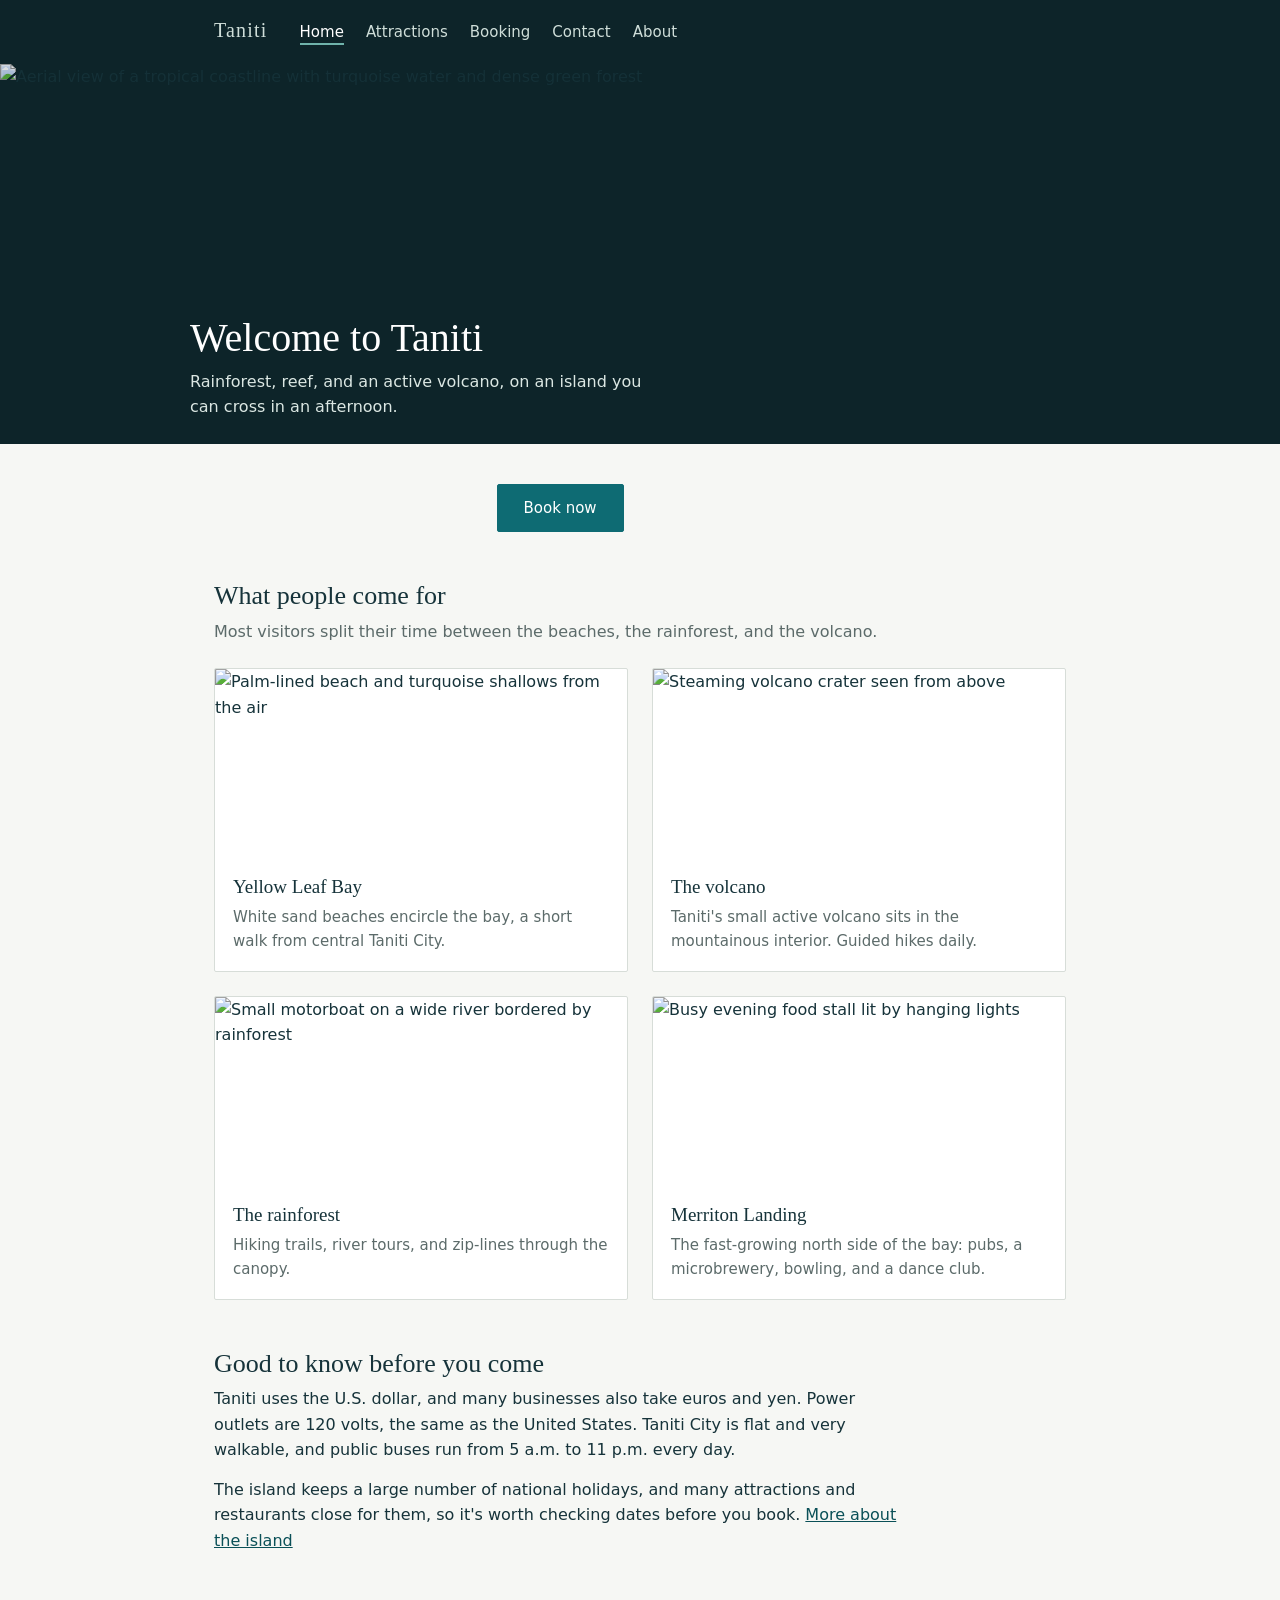
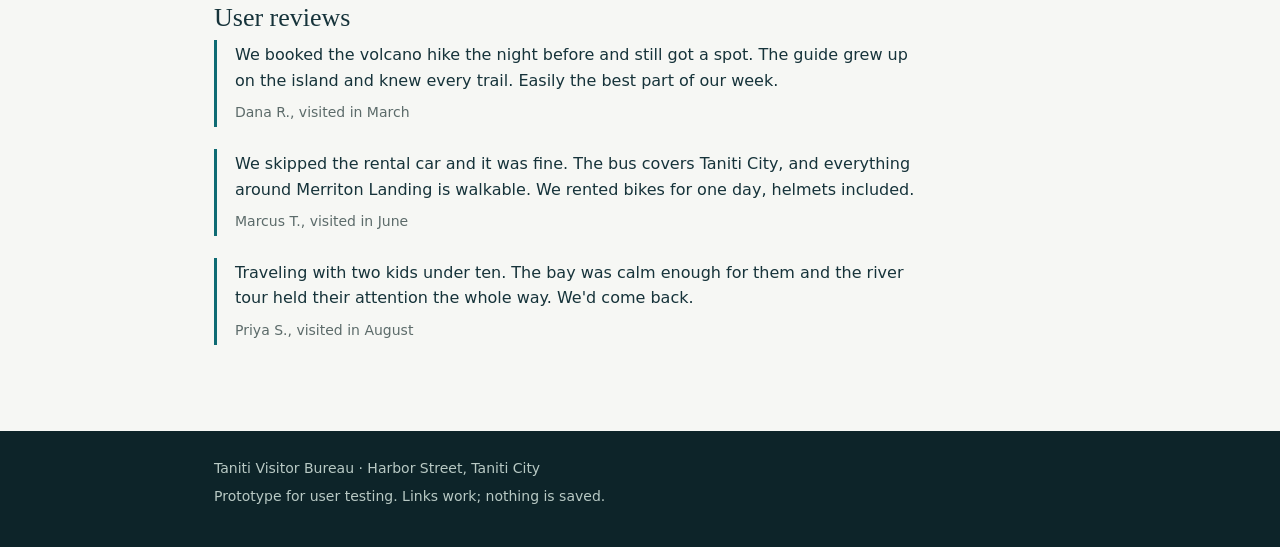
==== index.html @ 1b7559dd "push code" ====
<!DOCTYPE html>
<html lang="en">
<head>
<meta charset="utf-8">
<meta name="viewport" content="width=device-width, initial-scale=1">
<title>Welcome to Taniti</title>
<link rel="stylesheet" href="style.css">
</head>
<body>

<header class="site-header">
  <div class="inner">
    <a class="wordmark" href="index.html">Taniti</a>
    <nav>
      <ul>
        <li><a href="index.html" aria-current="page">Home</a></li>
        <li><a href="attractions.html">Attractions</a></li>
        <li><a href="booking.html">Booking</a></li>
        <li><a href="contact.html">Contact</a></li>
        <li><a href="about.html">About</a></li>
      </ul>
    </nav>
  </div>
</header>

<div class="banner tall">
  <img src="https://images.pexels.com/photos/15166730/pexels-photo-15166730.jpeg?auto=compress&cs=tinysrgb&w=1400" alt="Aerial view of a tropical coastline with turquoise water and dense green forest">
  <div class="banner-text">
    <div class="inner">
      <h1>Welcome to Taniti</h1>
      <p>Rainforest, reef, and an active volcano, on an island you can cross in an afternoon.</p>
    </div>
  </div>
</div>

<main class="page">

  <p class="center"><a class="button" href="booking.html">Book now</a></p>

  <h2>What people come for</h2>
  <p class="lede">Most visitors split their time between the beaches, the rainforest, and the volcano.</p>

  <div class="grid">
    <article class="card">
      <img src="https://images.pexels.com/photos/2927021/pexels-photo-2927021.jpeg?auto=compress&cs=tinysrgb&w=1400" alt="Palm-lined beach and turquoise shallows from the air">
      <div class="card-body">
        <h3>Yellow Leaf Bay</h3>
        <p>White sand beaches encircle the bay, a short walk from central Taniti City.</p>
      </div>
    </article>
    <article class="card">
      <img src="https://images.pexels.com/photos/9069745/pexels-photo-9069745.jpeg?auto=compress&cs=tinysrgb&w=1400" alt="Steaming volcano crater seen from above">
      <div class="card-body">
        <h3>The volcano</h3>
        <p>Taniti's small active volcano sits in the mountainous interior. Guided hikes daily.</p>
      </div>
    </article>
    <article class="card">
      <img src="https://images.pexels.com/photos/13818469/pexels-photo-13818469.jpeg?auto=compress&cs=tinysrgb&w=1400" alt="Small motorboat on a wide river bordered by rainforest">
      <div class="card-body">
        <h3>The rainforest</h3>
        <p>Hiking trails, river tours, and zip-lines through the canopy.</p>
      </div>
    </article>
    <article class="card">
      <img src="https://images.pexels.com/photos/30393392/pexels-photo-30393392.jpeg?auto=compress&cs=tinysrgb&w=1400" alt="Busy evening food stall lit by hanging lights">
      <div class="card-body">
        <h3>Merriton Landing</h3>
        <p>The fast-growing north side of the bay: pubs, a microbrewery, bowling, and a dance club.</p>
      </div>
    </article>
  </div>

  <h2>Good to know before you come</h2>
  <p>Taniti uses the U.S. dollar, and many businesses also take euros and yen. Power outlets are 120 volts, the same as the United States. Taniti City is flat and very walkable, and public buses run from 5 a.m. to 11 p.m. every day.</p>
  <p>The island keeps a large number of national holidays, and many attractions and restaurants close for them, so it's worth checking dates before you book. <a href="about.html">More about the island</a></p>

  <h2>User reviews</h2>

  <div class="review">
    <p>We booked the volcano hike the night before and still got a spot. The guide grew up on the island and knew every trail. Easily the best part of our week.</p>
    <cite>Dana R., visited in March</cite>
  </div>
  <div class="review">
    <p>We skipped the rental car and it was fine. The bus covers Taniti City, and everything around Merriton Landing is walkable. We rented bikes for one day, helmets included.</p>
    <cite>Marcus T., visited in June</cite>
  </div>
  <div class="review">
    <p>Traveling with two kids under ten. The bay was calm enough for them and the river tour held their attention the whole way. We'd come back.</p>
    <cite>Priya S., visited in August</cite>
  </div>

</main>

<footer class="site-footer">
  <div class="inner">
    <p>Taniti Visitor Bureau &middot; Harbor Street, Taniti City</p>
    <p>Prototype for user testing. Links work; nothing is saved.</p>
  </div>
</footer>

</body>
</html>
---- style.css ----
:root {
  --ink: #16333a;
  --deep: #0d2429;
  --sea: #0e6b73;
  --sea-dark: #0a5057;
  --paper: #f6f7f4;
  --line: #d7ddd8;
  --muted: #5c6b6a;
}

* {
  box-sizing: border-box;
}

body {
  margin: 0;
  font-family: system-ui, -apple-system, "Segoe UI", Arial, sans-serif;
  font-size: 16px;
  line-height: 1.6;
  color: var(--ink);
  background: var(--paper);
}

h1, h2, h3 {
  font-family: Georgia, "Iowan Old Style", "Times New Roman", serif;
  font-weight: 400;
  line-height: 1.25;
}

p {
  margin: 0 0 14px;
  max-width: 68ch;
}

a {
  color: var(--sea-dark);
}

img {
  display: block;
}

/* Header and navigation */

.site-header {
  background: var(--deep);
  color: #fff;
}

.site-header .inner {
  max-width: 900px;
  margin: 0 auto;
  padding: 14px 24px;
  display: flex;
  flex-wrap: wrap;
  align-items: baseline;
  gap: 8px 32px;
}

.wordmark {
  font-family: Georgia, "Iowan Old Style", serif;
  font-size: 20px;
  letter-spacing: 0.06em;
  color: #fff;
  text-decoration: none;
}

.site-header ul {
  list-style: none;
  display: flex;
  flex-wrap: wrap;
  gap: 22px;
  margin: 0;
  padding: 0;
  font-size: 15px;
}

.site-header a {
  color: #cfded9;
  text-decoration: none;
  padding-bottom: 2px;
  border-bottom: 2px solid transparent;
}

.site-header a:hover,
.site-header a:focus {
  color: #fff;
  border-bottom-color: #6fb3ab;
}

.site-header a[aria-current="page"] {
  color: #fff;
  border-bottom-color: #6fb3ab;
}

/* Banner */

.banner {
  position: relative;
  background: var(--deep);
}

.banner img {
  width: 100%;
  height: 260px;
  object-fit: cover;
  opacity: 0.85;
}

.banner.tall img {
  height: 380px;
}

.banner-text {
  position: absolute;
  left: 0;
  right: 0;
  bottom: 0;
  padding: 60px 24px 24px;
  background: linear-gradient(to bottom, rgba(13, 36, 41, 0), rgba(13, 36, 41, 0.85));
}

.banner-text .inner {
  max-width: 900px;
  margin: 0 auto;
}

.banner h1 {
  margin: 0;
  font-size: 40px;
  color: #fff;
}

.banner p {
  margin: 6px 0 0;
  color: #dbe7e3;
  max-width: 46ch;
}

/* Layout */

.page {
  max-width: 900px;
  margin: 0 auto;
  padding: 40px 24px 64px;
}

h2 {
  font-size: 26px;
  margin: 48px 0 6px;
}

h2:first-child {
  margin-top: 0;
}

.lede {
  color: var(--muted);
  margin-bottom: 24px;
}

.center {
  text-align: center;
}

/* Buttons */

.button {
  display: inline-block;
  background: var(--sea);
  color: #fff;
  border: 1px solid var(--sea);
  padding: 11px 26px;
  font-size: 15px;
  font-family: inherit;
  text-decoration: none;
  cursor: pointer;
  border-radius: 2px;
}

.button:hover,
.button:focus {
  background: var(--sea-dark);
  border-color: var(--sea-dark);
}

.button-light {
  background: #fff;
  color: var(--sea-dark);
  border-color: #fff;
}

.button-light:hover,
.button-light:focus {
  background: #e6efec;
  border-color: #e6efec;
  color: var(--sea-dark);
}

.button-wide {
  display: block;
  width: 100%;
  padding: 15px;
  text-align: center;
  font-size: 16px;
  margin-top: 28px;
}

/* Cards */

.grid {
  display: grid;
  grid-template-columns: 1fr 1fr;
  gap: 24px;
  margin-top: 8px;
}

.card {
  background: #fff;
  border: 1px solid var(--line);
  border-radius: 2px;
  overflow: hidden;
}

.card img {
  width: 100%;
  height: 190px;
  object-fit: cover;
}

.card-body {
  padding: 16px 18px 18px;
}

.card h3 {
  margin: 0 0 6px;
  font-size: 19px;
}

.card p {
  margin: 0;
  color: var(--muted);
  font-size: 15px;
}

/* Attraction blocks */

.feature {
  background: #fff;
  border: 1px solid var(--line);
  border-radius: 2px;
  overflow: hidden;
  margin-bottom: 28px;
}

.feature img {
  width: 100%;
  height: 300px;
  object-fit: cover;
}

.feature-body {
  padding: 22px 24px 24px;
}

.feature h3 {
  margin: 0 0 8px;
  font-size: 23px;
}

.meta {
  color: var(--muted);
  font-size: 14px;
  margin-bottom: 10px;
}

/* Reviews */

.review {
  border-left: 3px solid var(--sea);
  padding: 2px 0 2px 18px;
  margin-bottom: 22px;
}

.review p {
  margin: 0 0 6px;
}

.review cite {
  font-style: normal;
  font-size: 14px;
  color: var(--muted);
}

/* Panels, forms, calendar */

.panel {
  background: #fff;
  border: 1px solid var(--line);
  border-radius: 2px;
  padding: 22px 24px;
  margin-top: 24px;
}

.panel h3 {
  margin: 0 0 6px;
  font-size: 20px;
}

fieldset {
  border: 1px solid var(--line);
  background: #fff;
  border-radius: 2px;
  padding: 26px 28px 12px;
  margin: 24px 0 0;
}

legend {
  font-family: Georgia, serif;
  font-size: 18px;
  padding: 0 8px;
}

.field {
  display: flex;
  align-items: flex-start;
  gap: 18px;
  margin-bottom: 18px;
}

.field label {
  width: 130px;
  padding-top: 8px;
  flex-shrink: 0;
  font-size: 15px;
}

.field input,
.field textarea {
  flex: 1;
  border: 1px solid #b9c4be;
  border-radius: 2px;
  padding: 9px 10px;
  font-family: inherit;
  font-size: 15px;
  background: #fdfdfc;
}

.field input:focus,
.field textarea:focus {
  outline: 2px solid var(--sea);
  outline-offset: 1px;
}

.field textarea {
  height: 110px;
}

.calendar table {
  width: 100%;
  border-collapse: collapse;
  font-size: 15px;
}

.calendar caption {
  font-family: Georgia, serif;
  font-size: 18px;
  text-align: left;
  margin-bottom: 14px;
}

.calendar th {
  padding: 9px 4px;
  text-align: center;
  font-weight: 600;
  font-size: 13px;
  color: var(--muted);
}

.calendar td {
  padding: 0;
  position: relative;
  text-align: center;
  border: 1px solid #eceeea;
}

/* Radio inputs drive selection; the label is what you see and click. */

.calendar input,
.times input {
  position: absolute;
  opacity: 0;
  width: 1px;
  height: 1px;
  margin: 0;
}

.calendar label {
  display: block;
  padding: 10px 4px;
  cursor: pointer;
}

.calendar label:hover {
  background: #e8f1ef;
}

.calendar input:checked + label {
  background: var(--sea);
  color: #fff;
  font-weight: 600;
}

.calendar input:focus-visible + label {
  outline: 2px solid var(--sea);
  outline-offset: -3px;
}

.calendar .past {
  display: block;
  padding: 10px 4px;
  color: #b6bfba;
  background: #fafbfa;
}

.times {
  display: grid;
  grid-template-columns: repeat(3, 1fr);
  gap: 12px;
  margin-top: 20px;
}

.slot {
  position: relative;
}

.times label {
  display: block;
  border: 1px solid #b9c4be;
  border-radius: 2px;
  background: #fff;
  padding: 12px;
  text-align: center;
  font-size: 15px;
  color: var(--ink);
  cursor: pointer;
}

.times label:hover {
  border-color: var(--sea);
  background: #e8f1ef;
}

.times input:checked + label {
  background: var(--sea);
  border-color: var(--sea);
  color: #fff;
}

.times input:focus-visible + label {
  outline: 2px solid var(--sea);
  outline-offset: 2px;
}

/* Prose block and closing call to action */

.prose {
  background: #fff;
  border: 1px solid var(--line);
  border-radius: 2px;
  padding: 30px 34px;
  margin-top: 24px;
}

.cta {
  background: var(--deep);
  color: #fff;
  text-align: center;
  padding: 44px 24px;
  margin-top: 48px;
}

.cta h2 {
  margin: 0 0 16px;
  color: #fff;
  font-size: 28px;
}

/* Credits */

.credits li {
  margin-bottom: 16px;
  padding-left: 34px;
  text-indent: -34px;
  max-width: 78ch;
  font-size: 15px;
}

.credits ul {
  list-style: none;
  padding: 0;
}

/* Footer */

.site-footer {
  background: var(--deep);
  color: #b8c9c4;
  font-size: 14px;
}

.site-footer .inner {
  max-width: 900px;
  margin: 0 auto;
  padding: 26px 24px 34px;
}

.site-footer a {
  color: #dbe7e3;
}

.site-footer p {
  margin: 0 0 6px;
  max-width: none;
}

/* Responsive */

@media (max-width: 620px) {
  .grid {
    grid-template-columns: 1fr;
  }

  .banner h1 {
    font-size: 30px;
  }

  .banner img {
    height: 200px;
  }

  .banner.tall img {
    height: 260px;
  }

  .field {
    flex-direction: column;
    gap: 4px;
  }

  .field label {
    width: auto;
    padding-top: 0;
  }

  .times {
    grid-template-columns: 1fr 1fr;
  }

  .prose {
    padding: 22px;
  }
}

/* Search bar */

.search {
  display: flex;
  flex-wrap: wrap;
  gap: 10px;
  align-items: center;
  background: #fff;
  border: 1px solid var(--line);
  border-radius: 2px;
  padding: 16px 18px;
  margin-bottom: 32px;
}

.search label {
  font-size: 15px;
  flex-shrink: 0;
}

.search input {
  flex: 1;
  min-width: 180px;
  border: 1px solid #b9c4be;
  border-radius: 2px;
  padding: 9px 10px;
  font-family: inherit;
  font-size: 15px;
  background: #fdfdfc;
}

.search input:focus {
  outline: 2px solid var(--sea);
  outline-offset: 1px;
}

.search .button {
  padding: 9px 22px;
}

.price {
  font-family: Georgia, serif;
  font-size: 19px;
  color: var(--sea-dark);
  margin: 0 0 8px;
}

/* Compact list of other activities */

.also {
  background: #fff;
  border: 1px solid var(--line);
  border-radius: 2px;
  padding: 8px 24px 12px;
}

.also dl {
  margin: 0;
}

.also dt {
  font-weight: 600;
  margin-top: 14px;
}

.also dd {
  margin: 0;
  color: var(--muted);
  font-size: 15px;
}

.field input[type="number"] {
  flex: 0 0 110px;
}

.note {
  color: var(--muted);
  font-size: 14px;
}
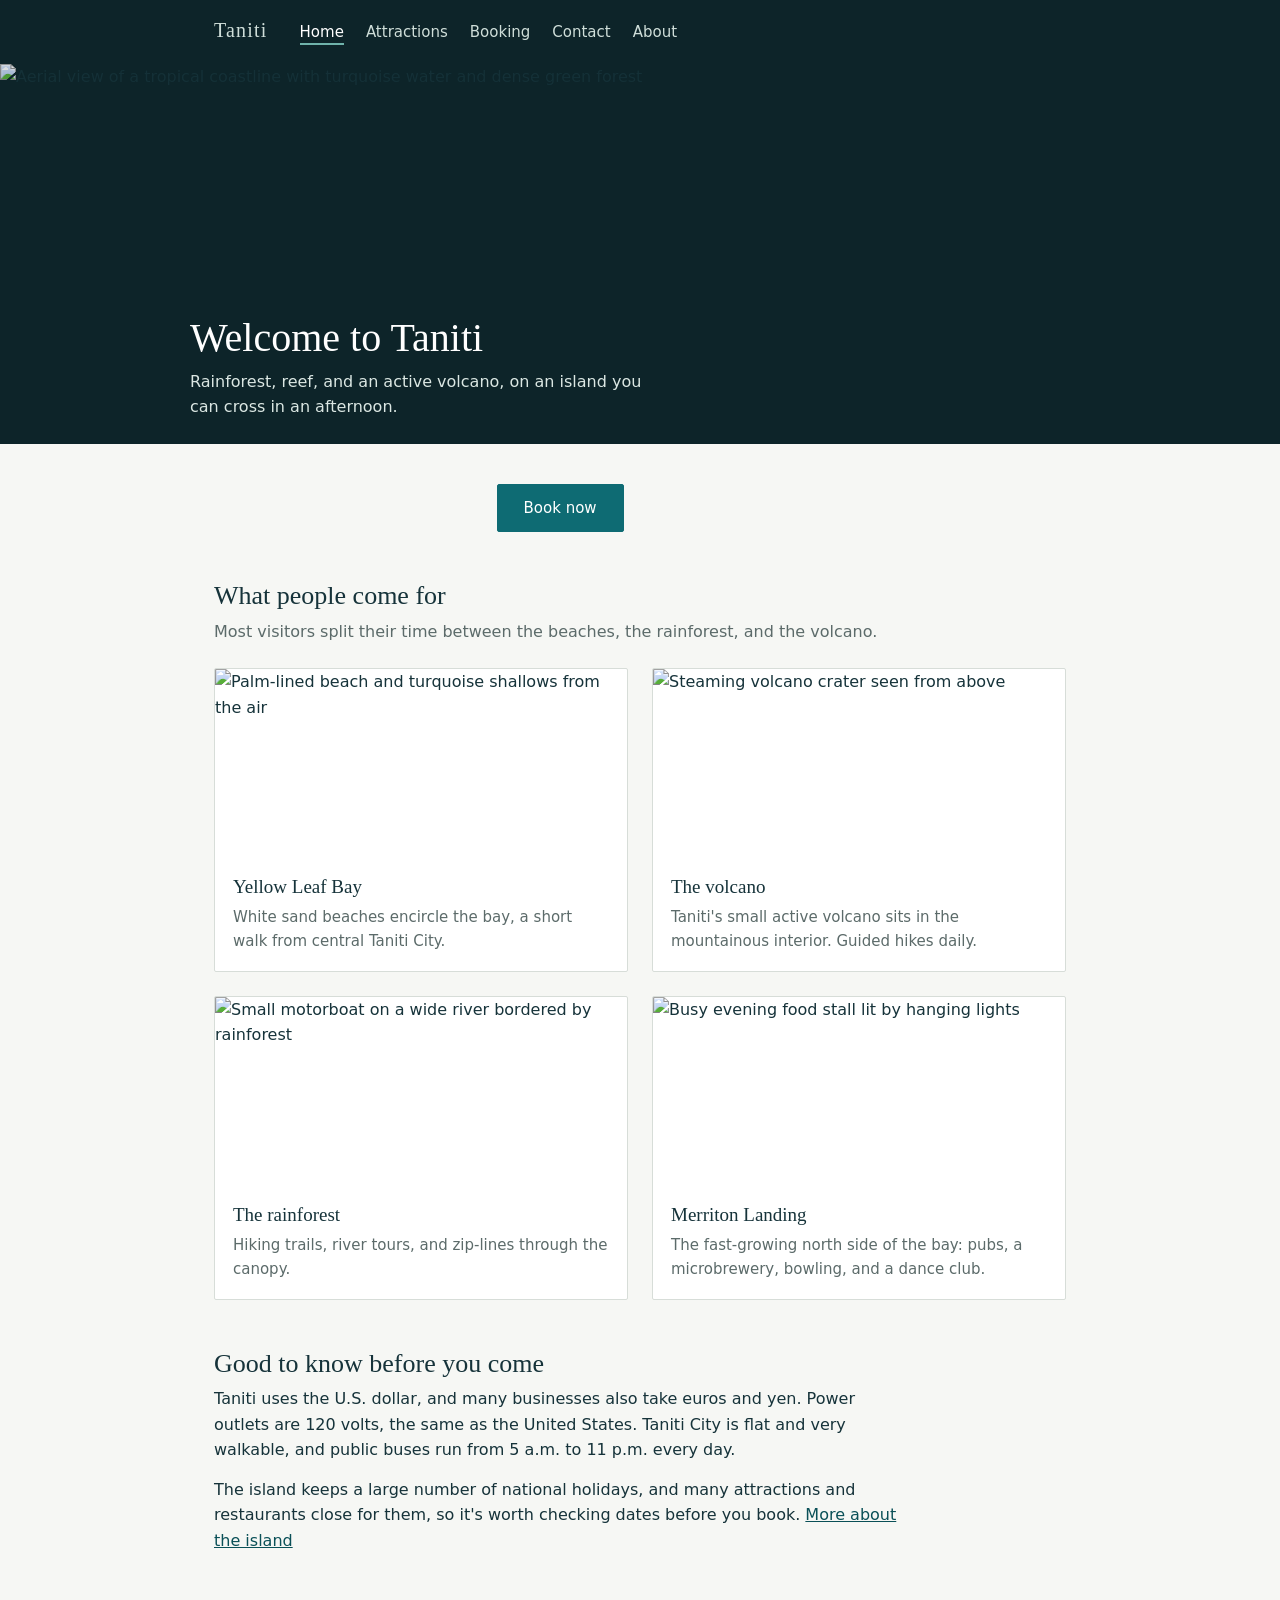
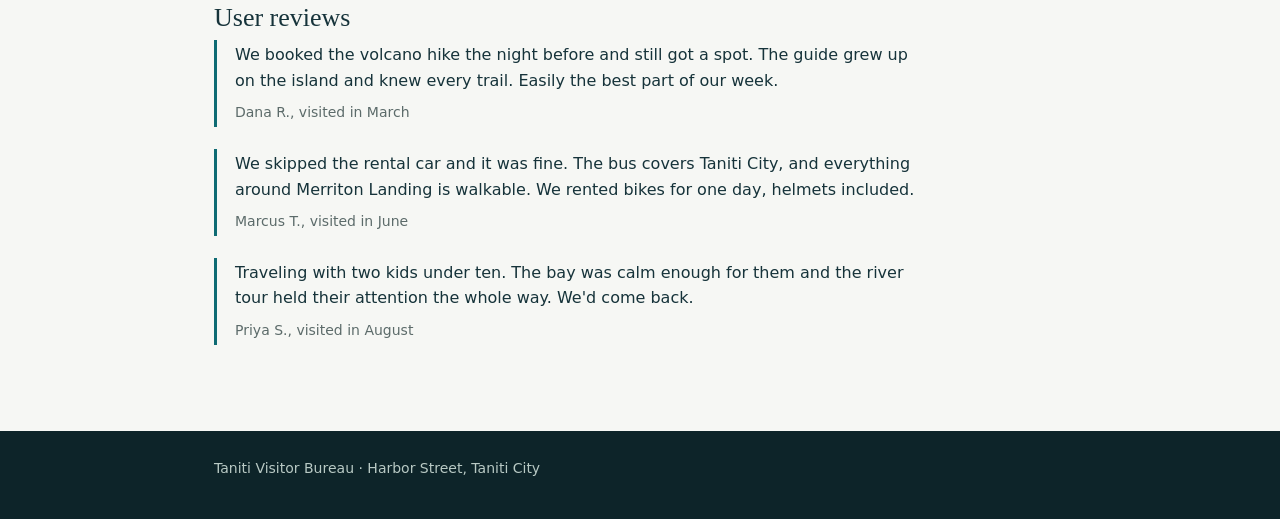
==== commit 78b420f0: "update footer" ====
--- a/index.html
+++ b/index.html
@@ -95,7 +95,6 @@
 <footer class="site-footer">
   <div class="inner">
     <p>Taniti Visitor Bureau &middot; Harbor Street, Taniti City</p>
-    <p>Prototype for user testing. Links work; nothing is saved.</p>
   </div>
 </footer>
 
